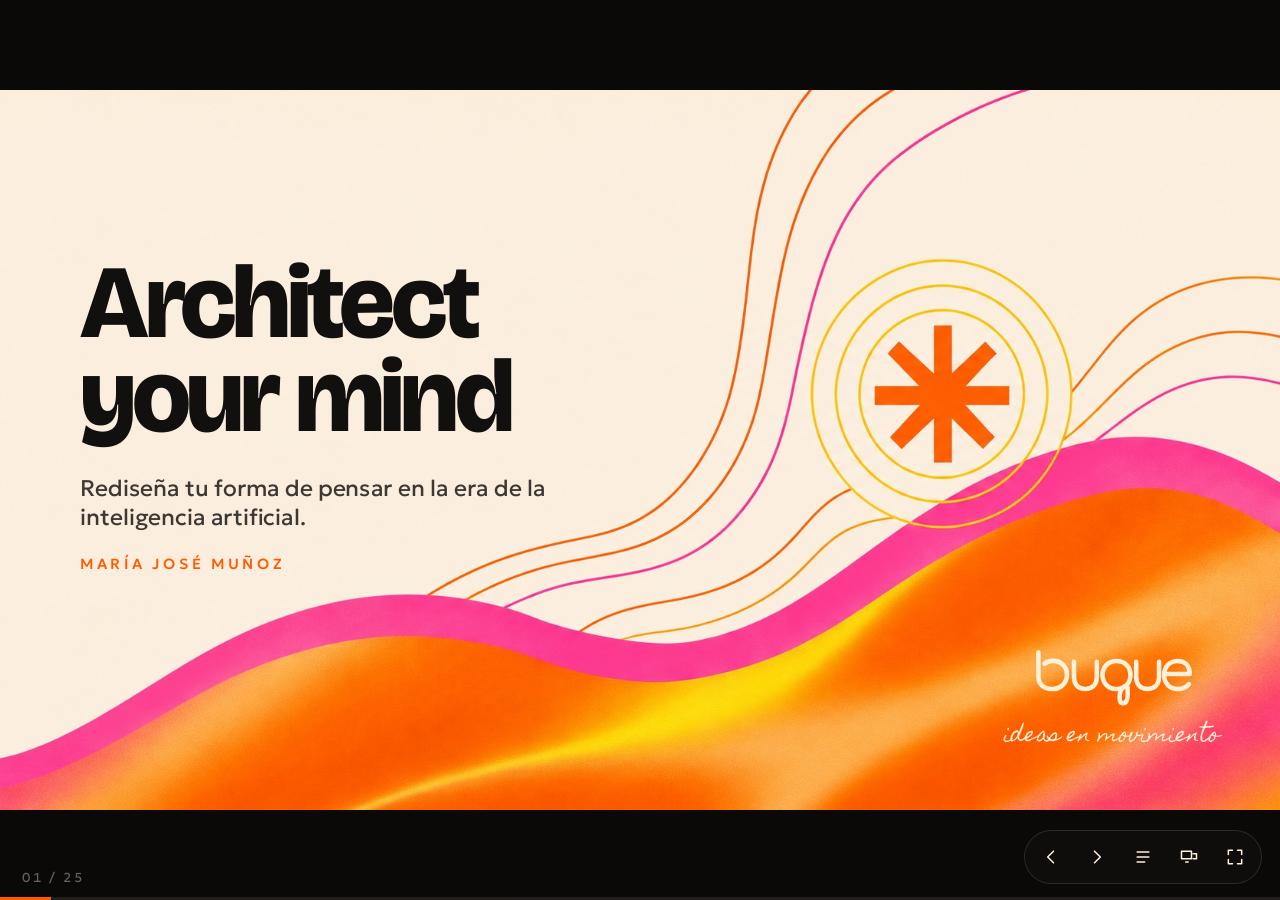
==== ignite-build/index.html @ 6d2e58f9 "Presentación Architect Your Mind Charla de 55–60 min en ignite-build/: 22 diapositivas interactivas " ====
<!doctype html>
<html lang="es">
<head>
<meta charset="utf-8">
<meta name="viewport" content="width=device-width, initial-scale=1">
<title>Architect Your Mind</title>
<meta name="description" content="Conferencia de María José Muñoz: rediseña tu forma de pensar en la era de la inteligencia artificial.">
<meta name="theme-color" content="#12100F">
<link rel="icon" href="data:image/svg+xml,<svg xmlns='http://www.w3.org/2000/svg' viewBox='0 0 100 100'><circle cx='50' cy='50' r='44' fill='%23FF5A00'/></svg>">
<link rel="stylesheet" href="deck.css">
</head>
<body>

<div id="stage" aria-live="polite">

<!-- ======================================================
     01 — PORTADA
     ====================================================== -->
<section class="slide light tpl-wave" id="s01" data-title="Portada">
  <img class="wave-bg fade" src="img/portada-ondas.jpg" alt="" style="--d:0">
  <div class="cover-title">
    <h1 class="cover-h rv" style="--d:.5">Architect<br>your mind</h1>
    <p class="cover-lede rv" style="--d:1">Rediseña tu forma de pensar en la era de la inteligencia artificial.</p>
    <p class="cover-name rv" style="--d:1.4">María José Muñoz</p>
  </div>
  <div class="wave-brand rv" style="--d:1.8"><img src="img/buque-crema.svg" alt="buque"><span>ideas en movimiento</span></div>
  <aside class="notes" data-time="1:30">
    <p><b>Entrada.</b> Deja que aparezca el título antes de hablar. Camina al centro.</p>
    <p>“Hola. Antes de empezar quiero aclarar algo: esta no es una charla sobre 50 herramientas de inteligencia artificial. De eso hay mucho en internet, y cambia cada semana.”</p>
    <p>“Esta es una charla sobre algo que cambia mucho más despacio: la forma en que pensamos cuando nos enfrentamos a algo que todavía no sabemos hacer.”</p>
    <p>Preséntate en una frase, sin currículum: ingeniera mecatrónica, construyes producto y tecnología, y llevas años aprendiendo cosas que no sabías hacer.</p>
    <p><b>Puente:</b> “Y quiero empezar con una pregunta un poco incómoda.”</p>
  </aside>
</section>

<!-- ======================================================
     APERTURA DE BLOQUE — MINDSET
     ====================================================== -->
<section class="slide dark tpl-band band-or" id="b1" data-title="Bloque 01: Mindset">
  <div class="band fade" style="--d:0"><span class="band-word rv" style="--d:.2">Mindset</span></div>
  <div class="band-body">
    <p class="lbl rv" style="--d:.6">Bloque 01</p>
    <p class="band-line rv" style="--d:.9">Rediseñar cómo piensas</p>
    <i class="band-rule draw-x" style="--d:1.2"></i>
  </div>
  <aside class="notes" data-time="0:10">
    <p>Sin hablar sobre esta. Es solo la puerta del primer bloque: clic y entra la pregunta.</p>
  </aside>
</section>

<!-- ======================================================
     02 — LA PREGUNTA INCÓMODA
     ====================================================== -->
<section class="slide light" id="s02" data-title="La pregunta incómoda">
  <h2 class="q-huge rv" style="--d:.2">¿Cuántas ideas has <span class="mark">abandonado<svg viewBox="0 0 600 40" preserveAspectRatio="none" aria-hidden="true"><path class="draw" style="--d:1.3" pathLength="1" d="M6 26 C 120 12, 260 34, 380 20 S 540 14, 594 24"/></svg></span> antes de intentarlas?</h2>
  <aside class="notes" data-time="2:00">
    <p>Lee la pregunta despacio. Una sola vez.</p>
    <p>“Piensa en una idea concreta. Algo que quisiste hacer: un proyecto, un curso, un cambio de trabajo, un negocio, un instrumento, una app… y que dejaste antes de intentarlo.”</p>
    <p><b>[Silencio de 5 segundos. Cuéntalos. No llenes el silencio.]</b></p>
    <p>“¿La tienes? Quédate con ella. Va a acompañarnos toda la charla.”</p>
    <p>“No la abandonaste porque fuera mala. Probablemente la abandonaste por una frase que te dijiste antes de empezar.”</p>
    <p><b>Puente:</b> “Y eso es curioso, porque nunca habíamos tenido tantas herramientas para intentar cosas.”</p>
  </aside>
</section>

<!-- ======================================================
     03 — LA PARADOJA
     ====================================================== -->
<section class="slide dark" id="s03" data-title="La paradoja de nuestro tiempo">
  <svg class="scene" data-scene="paradox" viewBox="0 0 1920 1080" aria-hidden="true"></svg>
  <p class="para-a rv" style="--d:.6">Tenemos más herramientas que nunca.</p>
  <p class="para-b rv" data-step="1">Pero seguimos pensando desde los mismos límites.</p>
  <aside class="notes" data-time="2:30">
    <p>“Hoy cualquier persona con un celular puede aprender casi cualquier tema, prototipar una idea, traducir, diseñar, analizar datos… Hace cinco años muchas de estas cosas requerían un equipo.”</p>
    <p><b>[Clic]</b> — aparece la segunda frase.</p>
    <p>“Pero la estructura de la derecha no se mueve. La tecnología puede avanzar muchísimo más rápido que nuestra disposición a aprender, experimentar y cambiar de opinión.”</p>
    <p>[TU HISTORIA, 30 s: una herramienta que tenías a mano y no usaste porque “eso no era para ti”.]</p>
    <p><b>Puente:</b> “Entonces la diferencia no está en la herramienta. Está en lo que pasa en tu cabeza en el segundo después de decir ‘no sé’.”</p>
  </aside>
</section>

<!-- ======================================================
     04 — DOS FORMAS DE PENSAR
     ====================================================== -->
<section class="slide light" id="s04" data-title="Dos formas de pensar">
  <svg class="scene" data-scene="twoPaths" viewBox="0 0 1920 1080" aria-hidden="true"></svg>
  <div class="path-txt path-top">
    <p class="lbl rv" style="--d:.9">MENTALIDAD LIMITADA</p>
    <p class="path-q rv" style="--d:1.1">“No sé hacerlo.”</p>
    <p class="path-arrow rv" data-step="1">↓</p>
    <p class="path-end rv" data-step="1" style="--d:.9">“Entonces no puedo.”</p>
  </div>
  <div class="path-txt path-bot">
    <p class="lbl rv" style="--d:.9">MENTALIDAD BUILDER</p>
    <p class="path-q rv" style="--d:1.1">“No sé hacerlo.”</p>
    <p class="path-arrow rv" data-step="2">↓</p>
    <p class="path-end or rv" data-step="2" style="--d:.9">“¿Cómo podría aprender a hacerlo?”</p>
  </div>
  <aside class="notes" data-time="3:00">
    <p>“Mira el punto de partida: es exactamente el mismo. Las dos personas dicen ‘no sé hacerlo’. Y es verdad para las dos.”</p>
    <p><b>[Clic]</b> — camino de arriba. “Una lo convierte en una conclusión: entonces no puedo. Fin de la conversación. Pared.”</p>
    <p><b>[Clic]</b> — camino de abajo. “La otra lo convierte en una pregunta. Y una pregunta abre opciones: alguien que sepa, un tutorial, una prueba pequeña, una herramienta.”</p>
    <p>“La diferencia no es talento ni inteligencia. Es la interpretación y la siguiente decisión.”</p>
    <p>Pregunta al público: “¿Cuál de las dos frases usaste con la idea que pensaste hace un momento?”</p>
  </aside>
</section>

<!-- ======================================================
     05 — ¿POR QUÉ MINDSET ANTES QUE IA?
     ====================================================== -->
<section class="slide dark" id="s05" data-title="¿Por qué mindset antes que IA?">
  <svg class="scene" data-scene="tool" viewBox="0 0 1920 1080" aria-hidden="true"></svg>
  <p class="tool-q rv" style="--d:.8">Porque una herramienta no decide qué posibilidades eres capaz de imaginar.</p>
  <p class="tool-you rv" data-step="1" style="--d:.2">Tú sí.</p>
  <aside class="notes" data-time="2:30">
    <p>“Puede que te estés preguntando por qué una charla que tiene ‘inteligencia artificial’ en el subtítulo lleva diez minutos sin hablar de IA.”</p>
    <p>“La IA puede ayudarte a aprender, analizar, crear y ejecutar. Es una herramienta impresionante. Pero alguien tiene que formular el problema, elegir el objetivo, cuestionar las respuestas y decidir qué hacer con ellas.”</p>
    <p><b>[Clic]</b> — “Tú sí.” Pausa de 2 s.</p>
    <p>“Por eso no empezamos por los prompts. Primero tenemos que hablar de quién formula las preguntas y cómo decide qué hacer con las respuestas.”</p>
  </aside>
</section>

<!-- ======================================================
     06 — LA ARQUITECTURA DE TU MENTE
     ====================================================== -->
<section class="slide light" id="s06" data-title="La arquitectura de tu mente">
  <svg class="scene" data-scene="levels" viewBox="0 0 1920 1080" aria-hidden="true"></svg>
  <h2 class="lv-title rv" style="--d:.3">Tu forma de pensar tiene una arquitectura.</h2>
  <aside class="notes" data-time="3:30">
    <p>“Este es el modelo de toda la charla. No es una explicación científica completa de cómo funciona el cerebro; es un mapa práctico para revisar cómo decidimos.”</p>
    <p><b>[Clic] Creencias.</b> “Abajo, los cimientos: lo que creemos que es posible para nosotros.”</p>
    <p><b>[Clic] Preguntas.</b> “Esas creencias filtran las preguntas que nos hacemos. Si creo que no soy técnica, ni siquiera me pregunto cómo funciona algo.”</p>
    <p><b>[Clic] Decisiones.</b> “Las preguntas definen qué opciones evaluamos.”</p>
    <p><b>[Clic] Acciones.</b> “Las decisiones se vuelven acciones… o se quedan en pausa.”</p>
    <p><b>[Clic] Resultados.</b> “Y las acciones producen resultados.”</p>
    <p><b>[Clic]</b> — aparece el retorno. “Lo importante: lo que aprendemos de los resultados puede volver a la base y revisar las creencias. Esta estructura no está terminada. Se puede rediseñar.”</p>
  </aside>
</section>

<!-- ======================================================
     07 — LOS MUROS INVISIBLES
     ====================================================== -->
<section class="slide dark" id="s07" data-title="Los muros invisibles">
  <div class="wall" data-at="6">
    <div class="row"><i style="--g:2"></i><b data-step="1" style="--g:5">“No soy suficientemente buena.”</b><i style="--g:2"></i></div>
    <div class="row"><b data-step="2" style="--g:4">“Eso no es para mí.”</b><i style="--g:3"></i><i style="--g:2"></i></div>
    <div class="row"><i style="--g:1.6"></i><i style="--g:2"></i><b data-step="3" style="--g:5">“No tengo los conocimientos.”</b></div>
    <div class="row"><i style="--g:3"></i><b data-step="4" style="--g:5">“Ya es demasiado tarde.”</b><i style="--g:1.6"></i></div>
    <div class="row"><b data-step="5" style="--g:5.4">“Primero necesito estar lista.”</b><i style="--g:2"></i><i style="--g:2"></i></div>
    <div class="row"><i style="--g:2"></i><i style="--g:3"></i><i style="--g:2"></i><i style="--g:3"></i></div>
  </div>
  <aside class="notes" data-time="3:00">
    <p>“Este muro parece sólido. Parece hecho de realidad.”</p>
    <p><b>[Clic × 5]</b> — una frase por clic. Léelas en voz baja, como se las dice uno mismo. Puedes preguntar: “¿Alguien ha escuchado esta?” (manos arriba).</p>
    <p><b>[Clic]</b> — el muro se vuelve solo palabras.</p>
    <p>“Cuando lo miras de cerca, el muro no está hecho de ladrillos. Está hecho de frases.”</p>
    <p>“Ojo: no todos los obstáculos son imaginarios. Falta de tiempo, de dinero o de acceso son restricciones reales. Pero sí podemos revisar las conclusiones que sacamos de ellos.”</p>
    <p><b>Frase clave:</b> “A veces llamamos realidad a una conclusión que nunca hemos puesto a prueba.”</p>
  </aside>
</section>

<!-- ======================================================
     08 — HECHOS VS. INTERPRETACIONES
     ====================================================== -->
<section class="slide light" id="s08" data-title="Hechos vs. interpretaciones">
  <svg class="scene" data-scene="factWall" viewBox="0 0 1920 1080" aria-hidden="true"></svg>
  <div class="fact rv" style="--d:.6">
    <p class="lbl">HECHO</p>
    <p class="fact-q">“No sé programar.”</p>
  </div>
  <div class="interp rv" data-step="1" data-at="2" style="--d:.6">
    <p class="lbl">INTERPRETACIÓN</p>
    <p class="interp-q">“Entonces nunca podré construir un producto digital.”</p>
  </div>
  <aside class="notes" data-time="3:00">
    <p>“Vamos a separar dos cosas que casi siempre llegan pegadas.”</p>
    <p>“Abajo, un hecho: no sé programar. Es verificable. Es una condición actual, no una sentencia.”</p>
    <p><b>[Clic]</b> — “Encima ponemos una interpretación: entonces nunca podré construir un producto digital. Fíjate cómo crece: de ‘hoy no sé’ a ‘nunca podré’.”</p>
    <p><b>[Clic]</b> — la pared se rompe. “Cuando separas el hecho de la conclusión aparecen caminos: aprender lo básico, trabajar con alguien que sí programa, crear un prototipo sin código, apoyarte en herramientas.”</p>
    <p>“El hecho sigue ahí. Lo que cambia es lo que haces con él.”</p>
  </aside>
</section>

<!-- ======================================================
     09 — ACTIVIDAD: IDENTIFICA TU MURO
     ====================================================== -->
<section class="slide dark" id="s09" data-title="Actividad: identifica tu muro">
  <svg class="scene" data-scene="timer" viewBox="0 0 1920 1080" aria-hidden="true"></svg>
  <p class="tm-lbl rv" style="--d:.3">PIENSA EN ALGO QUE QUIERES HACER.</p>
  <p class="tm-q rv" style="--d:.6">¿Qué te estás diciendo para no empezar?</p>
  <p class="tm-count rv" style="--d:.9" data-timer-count>60</p>
  <p class="tm-secs rv" style="--d:1.1">60 segundos.</p>
  <div class="tm-ctrl rv" style="--d:1.3" data-interactive>
    <button type="button" data-timer="toggle">Iniciar</button>
    <button type="button" data-timer="reset" class="ghost">Reiniciar</button>
  </div>
  <aside class="notes" data-time="2:30">
    <p>“Ahora te toca a ti. Vuelve a la idea que pensaste al principio.”</p>
    <p>“Saca el celular o una libreta y escribe una sola frase: ¿qué te estás diciendo para no empezar? No es para compartir. Es para ti.”</p>
    <p><b>Inicia el temporizador</b> (botón Iniciar o tecla T). Quédate en silencio.</p>
    <p>Al terminar: “¿Alguien quiere leer su frase en voz alta? Solo si quieres.” Escucha una o dos. No las corrijas; agradece.</p>
    <p>No se recogen respuestas: nada de lo que escriban sale de su libreta o su celular.</p>
    <p><b>Puente:</b> “Guarda esa frase. Vamos a hacer algo con ella.”</p>
  </aside>
</section>

<!-- ======================================================
     10 — IGNITE
     ====================================================== -->
<section class="slide dark" id="s10" data-title="Ignite">
  <svg class="scene" data-scene="ignite" viewBox="0 0 1920 1080" aria-hidden="true"></svg>
  <h2 class="ig-word rv" style="--d:1">IGNITE</h2>
  <div class="ig-lines">
    <p class="rv" data-step="1">No se trata de creer que puedes hacerlo todo.</p>
    <p class="rv or" data-step="1" style="--d:.8">Se trata de dejar de asumir que no puedes aprender.</p>
  </div>
  <aside class="notes" data-time="1:30">
    <p>Deja que las líneas se enciendan. Silencio de 3 s.</p>
    <p>“Esta es la primera mitad del nombre de la charla.”</p>
    <p><b>[Clic]</b> — “Y quiero ser muy clara con lo que NO es: no es pensamiento positivo. No es decir que todo es posible si lo deseas mucho. Hay cosas difíciles, y está bien reconocerlo.”</p>
    <p>“Es algo más pequeño y más poderoso: dejar de asumir que no puedes aprender.”</p>
  </aside>
</section>

<!-- ======================================================
     11 — CAMBIA LAS PREGUNTAS
     ====================================================== -->
<section class="slide light" id="s11" data-title="Cambia las preguntas">
  <div class="swap" data-dim-after="1">
    <div class="swap-from"><p class="lbl">En lugar de:</p><p class="swap-q">“No puedo.”</p></div>
    <svg class="swap-arrow" viewBox="0 0 120 40" aria-hidden="true"><path class="draw" data-step="1" pathLength="1" d="M4 20 H110 M96 8 L112 20 L96 32"/></svg>
    <div class="swap-to" data-step="1"><p class="lbl">Pregunta:</p><p class="swap-q"><span>“¿Qué necesitaría para intentarlo?”</span></p></div>
  </div>
  <div class="swap" data-step="2" data-dim-after="3">
    <div class="swap-from"><p class="lbl">En lugar de:</p><p class="swap-q">“No sé.”</p></div>
    <svg class="swap-arrow" viewBox="0 0 120 40" aria-hidden="true"><path class="draw" data-step="3" pathLength="1" d="M4 20 H110 M96 8 L112 20 L96 32"/></svg>
    <div class="swap-to" data-step="3"><p class="lbl">Pregunta:</p><p class="swap-q"><span>“¿Cuál es la primera cosa que debo aprender?”</span></p></div>
  </div>
  <div class="swap" data-step="4">
    <div class="swap-from"><p class="lbl">En lugar de:</p><p class="swap-q">“¿Y si fracaso?”</p></div>
    <svg class="swap-arrow" viewBox="0 0 120 40" aria-hidden="true"><path class="draw" data-step="5" pathLength="1" d="M4 20 H110 M96 8 L112 20 L96 32"/></svg>
    <div class="swap-to" data-step="5"><p class="lbl">Pregunta:</p><p class="swap-q"><span>“¿Qué puedo descubrir con una prueba pequeña?”</span></p></div>
  </div>
  <aside class="notes" data-time="3:30">
    <p>“La técnica más simple que conozco para mover un muro es cambiar la pregunta.”</p>
    <p><b>[Clic]</b> “No puedo” → “¿Qué necesitaría para intentarlo?” — “La primera cierra. La segunda te obliga a hacer una lista. Y una lista ya es un plan.”</p>
    <p><b>[Clic] [Clic]</b> “No sé” → “¿Cuál es la primera cosa que debo aprender?” — “No necesitas aprenderlo todo. Necesitas la primera cosa.”</p>
    <p><b>[Clic] [Clic]</b> “¿Y si fracaso?” → “¿Qué puedo descubrir con una prueba pequeña?” — “Si la prueba es pequeña, fracasar es barato. Y lo que descubres es información.”</p>
    <p>Invita: “Toma la frase que escribiste y conviértela en una pregunta.” (15 s)</p>
  </aside>
</section>

<!-- ======================================================
     12 — ASÍ PIENSA UN BUILDER
     ====================================================== -->
<section class="slide dark" id="s12" data-title="Así piensa un builder">
  <svg class="scene" data-scene="builder" viewBox="0 0 1920 1080" aria-hidden="true"></svg>
  <div class="bd-txt">
    <p class="rv" style="--d:.2">No espera a tener todas las respuestas.</p>
    <p class="rv or" style="--d:.7">Construye una manera de encontrarlas.</p>
  </div>
  <aside class="notes" data-time="3:00">
    <p>“Cuando digo builder no hablo solo de quien funda una empresa. Hablo de una forma de actuar.”</p>
    <p><b>[Clic] Problema.</b> “Un builder empieza observando un problema real, no una solución bonita.” (El plano aparece como boceto.)</p>
    <p><b>[Clic] Hipótesis.</b> “Propone una explicación: creo que pasa esto, por esto.”</p>
    <p><b>[Clic] Experimento.</b> “Diseña una prueba para comprobarlo. Pequeña, rápida.”</p>
    <p><b>[Clic] Aprendizaje.</b> “Y usa el resultado para decidir qué hacer después. Y vuelve a empezar.”</p>
    <p>“Pensar como founder no significa que todo el mundo deba tener una empresa. Significa aprender a actuar cuando todavía no existe una respuesta clara.”</p>
    <p>[TU HISTORIA, 45 s: un problema que resolviste en tu trabajo sin saber al inicio cómo hacerlo.]</p>
  </aside>
</section>

<!-- ======================================================
     13 — LAS CUATRO CAPACIDADES
     ====================================================== -->
<section class="slide light" id="s13" data-title="Las cuatro capacidades">
  <svg class="scene" data-scene="columns" viewBox="0 0 1920 1080" aria-hidden="true"></svg>
  <aside class="notes" data-time="3:00">
    <p>“Si tuviera que resumir qué entrenar para aprender y trabajar con tecnologías nuevas, serían cuatro capacidades. No son las únicas, pero son un buen punto de partida.”</p>
    <p><b>[Clic] Curiosidad</b> — hacer mejores preguntas.</p>
    <p><b>[Clic] Criterio</b> — evaluar antes de creer. “Especialmente ahora, que todo suena convincente.”</p>
    <p><b>[Clic] Aprendizaje</b> — avanzar sin saberlo todo.</p>
    <p><b>[Clic] Ejecución</b> — convertir ideas en evidencia.</p>
    <p><b>[Clic]</b> — aparece la estructura común. “La curiosidad abre posibilidades. El criterio permite evaluarlas. El aprendizaje desarrolla capacidades. La ejecución conecta todo eso con la realidad. Si falta una columna, la estructura se inclina.”</p>
  </aside>
</section>

<!-- ======================================================
     APERTURA DE BLOQUE — IA
     ====================================================== -->
<section class="slide dark tpl-band band-bl" id="b2" data-title="Bloque 02: IA">
  <div class="band fade" style="--d:0"><span class="band-word rv" style="--d:.2">IA</span></div>
  <div class="band-body">
    <p class="lbl rv" style="--d:.6">Bloque 02</p>
    <p class="band-line rv" style="--d:.9">Pensar con inteligencia artificial</p>
    <i class="band-rule draw-x" style="--d:1.2"></i>
  </div>
  <aside class="notes" data-time="0:10">
    <p>“Ahora sí: hablemos de inteligencia artificial.” Clic.</p>
  </aside>
</section>

<!-- ======================================================
     14 — EL CAMBIO EN LAS REGLAS DEL JUEGO
     ====================================================== -->
<section class="slide dark" id="s14" data-title="El cambio en las reglas del juego">
  <svg class="scene" data-scene="rules" viewBox="0 0 1920 1080" aria-hidden="true"></svg>
  <div class="rl rl-a rv" style="--d:.8">
    <p class="lbl">ANTES</p>
    <p class="rl-q">“Necesito dominar todas las herramientas para comenzar.”</p>
  </div>
  <div class="rl rl-b rv" data-step="1" style="--d:.9">
    <p class="lbl bl">AHORA</p>
    <p class="rl-q">“Puedo comenzar, aprender y prototipar con nuevas herramientas.”</p>
  </div>
  <aside class="notes" data-time="2:30">
    <p>“Aquí es donde entra la inteligencia artificial en esta historia. Fíjate en el color: a partir de ahora, el azul es la IA.”</p>
    <p>“Antes, para empezar algo nuevo sentíamos que había que recorrer todo el laberinto: dominar cada herramienta, pasar cada puerta.”</p>
    <p><b>[Clic]</b> — “Hoy la IA y las herramientas de creación reducen algunas barreras iniciales: puedes aprender más rápido, prototipar antes y conectar piezas.”</p>
    <p>“Ojo con lo que NO dije: no elimina la necesidad de conocimiento, de colaboración ni de validar. Baja la barrera de entrada; no hace el trabajo por ti.”</p>
  </aside>
</section>

<!-- ======================================================
     15 — LA IA ENTRA EN LA ECUACIÓN
     ====================================================== -->
<section class="slide light" id="s15" data-title="La IA entra en la ecuación">
  <svg class="scene" data-scene="equation" viewBox="0 0 1920 1080" aria-hidden="true"></svg>
  <div class="eq-txt">
    <p class="rv" style="--d:.2">La IA no tiene que ser tu punto de partida.</p>
    <p class="rv bl" style="--d:.7">Puede ser tu acelerador.</p>
  </div>
  <aside class="notes" data-time="2:30">
    <p>“La IA no tiene que ser tu punto de partida. Puede ser tu acelerador.”</p>
    <p><b>[Clic]</b> “Tú defines el problema.” — “Nadie lo puede hacer por ti, porque nadie conoce tu contexto como tú.”</p>
    <p><b>[Clic]</b> “La IA te ayuda a explorar.” — “Genera opciones, ángulos, borradores, preguntas que no se te habían ocurrido. Muchas direcciones.”</p>
    <p><b>[Clic]</b> “Tú validas y decides.” — “De todas esas direcciones, tú eliges una con criterio. El control de la dirección y la decisión se queda contigo.”</p>
  </aside>
</section>

<!-- ======================================================
     16 — LA CALIDAD DE TUS PREGUNTAS
     ====================================================== -->
<section class="slide dark" id="s16" data-title="La calidad de tus preguntas">
  <svg class="scene" data-scene="prompts" viewBox="0 0 1920 1080" aria-hidden="true"></svg>
  <div class="pr pr-a rv" style="--d:.3">
    <p class="lbl">PREGUNTA 01</p>
    <p class="bubble">“Dame ideas para emprender.”</p>
  </div>
  <div class="pr pr-b rv" data-step="1">
    <p class="lbl bl">PREGUNTA 02</p>
    <p class="bubble">“Quiero resolver un problema real. Ayúdame a identificar mis supuestos, encontrar oportunidades y diseñar una prueba pequeña para validar una idea.”</p>
  </div>
  <aside class="notes" data-time="3:00">
    <p>“Mira estas dos preguntas. Las dos son válidas. Pero no van a llevar al mismo lugar.”</p>
    <p>“La primera es genérica. Te va a devolver una lista genérica: lo mismo que a cualquier otra persona que la escriba.”</p>
    <p><b>[Clic]</b> — “La segunda tiene un objetivo, reconoce que tienes supuestos y pide un siguiente paso concreto.”</p>
    <p><b>[Clic]</b> — “Y por eso se conecta con un proceso: problema, hipótesis, experimento.”</p>
    <p>“No necesitamos memorizar una fórmula mágica para pedirle cosas a la IA. Necesitamos aprender a estructurar mejor lo que queremos entender y construir.”</p>
  </aside>
</section>

<!-- ======================================================
     17 — CUATRO FORMAS DE PENSAR CON IA
     ====================================================== -->
<section class="slide light" id="s17" data-title="Cuatro formas de pensar con IA">
  <svg class="scene" data-scene="roles" viewBox="0 0 1920 1080" aria-hidden="true"></svg>
  <div class="role r1" data-step="1" data-role="1" data-interactive>
    <p class="lbl">01 / TUTOR</p>
    <p class="role-q">Ayúdame a aprender algo nuevo.</p>
    <p class="role-ex">“Explícame qué es una API como si viniera del diseño, y después hazme tres preguntas para comprobar si entendí.”</p>
  </div>
  <div class="role r2" data-step="2" data-role="2" data-interactive>
    <p class="lbl">02 / SPARRING</p>
    <p class="role-q">Cuestiona mi razonamiento.</p>
    <p class="role-ex">“Esta es mi idea y por qué creo que va a funcionar. Dime cuáles son los tres supuestos más débiles.”</p>
  </div>
  <div class="role r3" data-step="3" data-role="3" data-interactive>
    <p class="lbl">03 / PROTOTIPADOR</p>
    <p class="role-q">Ayúdame a convertir una idea en una primera versión.</p>
    <p class="role-ex">“Convierte esta descripción en la estructura y los textos de una página sencilla que pueda mostrarle a cinco personas.”</p>
  </div>
  <div class="role r4" data-step="4" data-role="4" data-interactive>
    <p class="lbl">04 / ANALISTA</p>
    <p class="role-q">Ayúdame a organizar información y evaluar opciones.</p>
    <p class="role-ex">“Agrupa por temas estas notas de entrevistas y dime qué información me falta para decidir.”</p>
  </div>
  <p class="rigor rv" data-step="5">Las respuestas pueden tener errores. Verifica fuentes, datos y supuestos.</p>
  <aside class="notes" data-time="3:30">
    <p>“Esto no es un tutorial. Son cuatro formas de pensar con IA; cada una complementa una capacidad tuya.” Puedes hacer clic en cualquier rol para volver a él.</p>
    <p><b>[Clic] Tutor.</b> “Para aprender algo nuevo a tu ritmo, con preguntas que comprueben si entendiste.”</p>
    <p><b>[Clic] Sparring.</b> “Para que alguien te lleve la contraria. Pídele que ataque tu idea, no que la aplauda.”</p>
    <p><b>[Clic] Prototipador.</b> “Para pasar de idea a primera versión: un texto, una estructura, un mockup.”</p>
    <p><b>[Clic] Analista.</b> “Para ordenar información y comparar opciones.”</p>
    <p><b>[Clic] Nota de rigor (importante):</b> “En los cuatro casos: las respuestas pueden tener errores, inventar datos o fuentes. El análisis siempre requiere verificar fuentes, datos y supuestos.”</p>
  </aside>
</section>

<!-- ======================================================
     18 — VELOCIDAD SIN CRITERIO ES RUIDO
     ====================================================== -->
<section class="slide dark" id="s18" data-title="Velocidad sin criterio es ruido">
  <svg class="scene" data-scene="speed" viewBox="0 0 1920 1080" aria-hidden="true"></svg>
  <p class="sp-a rv" style="--d:.2">La IA puede ayudarte a ir más rápido.</p>
  <p class="sp-b rv" data-step="1" style="--d:1.6">Pero ir más rápido no significa ir en la dirección correcta.</p>
  <aside class="notes" data-time="2:00">
    <p>“La IA puede ayudarte a ir más rápido. Mucho más rápido.”</p>
    <p><b>[Clic]</b> — la línea naranja. “Pero ir más rápido no significa ir en la dirección correcta.”</p>
    <p>“La IA puede equivocarse, inventar información, reproducir sesgos o ignorar contexto que solo tú conoces.”</p>
    <p>“No delegues ciegamente decisiones importantes. Define criterios, contrasta evidencia y verifica resultados. Movimiento no es lo mismo que dirección.”</p>
  </aside>
</section>

<!-- ======================================================
     APERTURA DE BLOQUE — BUILD
     ====================================================== -->
<section class="slide dark tpl-band band-pk" id="b3" data-title="Bloque 03: Build">
  <div class="band fade" style="--d:0"><span class="band-word rv" style="--d:.2">Build</span></div>
  <div class="band-body">
    <p class="lbl rv" style="--d:.6">Bloque 03</p>
    <p class="band-line rv" style="--d:.9">De la idea a la evidencia</p>
    <i class="band-rule draw-x" style="--d:1.2"></i>
  </div>
  <aside class="notes" data-time="0:10">
    <p>“Y la última parte: construir.” Clic.</p>
  </aside>
</section>

<!-- ======================================================
     19 — BUILD
     ====================================================== -->
<section class="slide light" id="s19" data-title="Build: de la idea a la evidencia">
  <svg class="scene" data-scene="build" viewBox="0 0 1920 1080" aria-hidden="true"></svg>
  <h2 class="bu-word rv" style="--d:.2">BUILD</h2>
  <div class="bu-txt">
    <p class="rv" style="--d:.6">No necesitas comenzar con algo perfecto.</p>
    <p class="rv" style="--d:1">Necesitas construir algo que te permita aprender.</p>
  </div>
  <aside class="notes" data-time="3:00">
    <p>“Y esta es la segunda mitad del nombre: BUILD.”</p>
    <p><b>[Clic] Idea.</b> “Empiezas con un boceto.”</p>
    <p><b>[Clic] Supuesto.</b> “Lo conviertes en algo que crees que es verdad y se puede comprobar.”</p>
    <p><b>[Clic] Prueba.</b> “Diseñas la prueba más pequeña posible.”</p>
    <p><b>[Clic] Señal.</b> “Miras qué pasa: ¿la gente responde, pregunta, paga, vuelve?”</p>
    <p><b>[Clic] Decisión.</b> “Con esa señal decides: integrar, ajustar o descartar.”</p>
    <p>“Construir no siempre significa programar. También puede significar hacer una entrevista, crear una propuesta, probar un servicio, enseñar algo o validar una necesidad.”</p>
  </aside>
</section>

<!-- ======================================================
     20 — UN EJEMPLO
     ====================================================== -->
<section class="slide dark" id="s20" data-title="Un ejemplo: de limitación a experimento">
  <svg class="scene" data-scene="story" viewBox="0 0 1920 1080" aria-hidden="true"></svg>
  <p class="lbl st-tag rv" style="--d:.1">CASO HIPOTÉTICO</p>
  <div class="st st1 rv" style="--d:.8"><p class="lbl">IDEA</p><p>Quiero solucionar un problema con tecnología.</p></div>
  <div class="st st2 rv" data-step="1" style="--d:.6"><p class="lbl">LIMITACIÓN</p><p>“No sé desarrollar software.”</p></div>
  <div class="st st3 rv" data-step="2" style="--d:.6"><p class="lbl">NUEVA PREGUNTA</p><p>“¿Cómo podría comprobar si el problema merece una solución?”</p></div>
  <div class="st st4 rv" data-step="3" style="--d:.6"><p class="lbl">PRIMER EXPERIMENTO</p><p>Hablar con cinco personas, diseñar un prototipo sencillo con ayuda de IA y recoger feedback.</p></div>
  <aside class="notes" data-time="3:00">
    <p>“Vamos a juntar todo en un caso. Es hipotético: no es una historia de éxito ni una validación comercial, es un ejemplo de cómo pensar.”</p>
    <p>“Alguien quiere solucionar un problema con tecnología. Todavía no está claro cuál ni cómo.”</p>
    <p><b>[Clic]</b> — “Aparece la pared: no sé desarrollar software.”</p>
    <p><b>[Clic]</b> — “Cambia la pregunta: ¿cómo podría comprobar si el problema merece una solución? Fíjate que la nueva pregunta ni siquiera necesita software.”</p>
    <p><b>[Clic]</b> — “Primer experimento: hablar con cinco personas que tengan el problema, diseñar un prototipo sencillo con ayuda de IA y recoger feedback. Eso se puede hacer en una semana.”</p>
  </aside>
</section>

<!-- ======================================================
     21 — TU RETO DE 7 DÍAS
     ====================================================== -->
<section class="slide light" id="s21" data-title="Tu reto de 7 días">
  <svg class="scene" data-scene="challenge" viewBox="0 0 1920 1080" aria-hidden="true"></svg>
  <div class="ch-txt">
    <h2 class="rv" style="--d:.2">TU RETO DE 7 DÍAS</h2>
    <ol>
      <li data-step="1" data-dim-after="1"><span>1.</span> Identifica una limitación.</li>
      <li data-step="2" data-dim-after="2"><span>2.</span> Transfórmala en una pregunta.</li>
      <li data-step="3" data-dim-after="3"><span>3.</span> Diseña una prueba pequeña.</li>
      <li data-step="4" data-dim-after="4"><span>4.</span> Utiliza IA si te ayuda a avanzar.</li>
      <li data-step="5" data-dim-after="5"><span>5.</span> Aprende del resultado.</li>
    </ol>
  </div>
  <aside class="notes" data-time="3:30">
    <p>“No quiero que salgas de aquí solo motivada o motivado. La motivación dura hasta el martes. Quiero que salgas con un plan de siete días.”</p>
    <p><b>[Clic × 5]</b> — un módulo por paso. Comenta cada uno en una frase.</p>
    <p><b>[Clic]</b> — la estructura queda en su primera versión. “No está terminada. Es la versión 1. Y está abierta a cambios.”</p>
    <p><b>Actividad (60–90 s):</b> “Escribe dos cosas: qué vas a hacer en las próximas 24 a 48 horas, y qué evidencia vas a buscar durante los siguientes siete días.” Puedes volver a la diapositiva 09 si quieres el temporizador.</p>
  </aside>
</section>

<!-- ======================================================
     22 — CIERRE
     ====================================================== -->
<section class="slide light tpl-wave" id="s22" data-title="Cierre">
  <img class="wave-bg fade" src="img/portada-ondas.jpg" alt="" style="--d:0">
  <div class="end-txt">
    <p class="end-a rv" style="--d:.6">Tu siguiente versión no se descubre.</p>
    <p class="end-b rv" style="--d:1.4">Se construye.</p>
    <p class="end-q rv" style="--d:2.4">¿Qué vas a empezar a construir hoy?</p>
  </div>
  <div class="wave-brand rv" style="--d:3"><img src="img/buque-crema.svg" alt="buque"><span>ideas en movimiento</span></div>
  <aside class="notes" data-time="1:30">
    <p>“Volvemos a donde empezamos, pero ya no con la misma pregunta. Al principio era ‘no sé hacerlo’. Ahora es ‘no sé hacerlo todavía’.”</p>
    <p>“La arquitectura de tu mente no está terminada: sigue cambiando cada vez que construyes algo.”</p>
    <p>Lee la frase. Despacio.</p>
    <p>“¿Qué vas a empezar a construir hoy?”</p>
    <p><b>[Pausa larga. No agregues explicación.]</b> “Gracias.”</p>
  </aside>
</section>

</div>

<!-- chrome -->
<div id="progress" aria-hidden="true"><span></span></div>
<p id="counter" aria-hidden="true"></p>
<nav id="controls" aria-label="Controles de la presentación">
  <button type="button" data-cmd="prev" aria-label="Anterior"><svg viewBox="0 0 24 24"><path d="M15 5l-7 7 7 7"/></svg></button>
  <button type="button" data-cmd="next" aria-label="Siguiente"><svg viewBox="0 0 24 24"><path d="M9 5l7 7-7 7"/></svg></button>
  <button type="button" data-cmd="notes" aria-label="Notas (N)"><svg viewBox="0 0 24 24"><path d="M5 6h14M5 12h14M5 18h9"/></svg></button>
  <button type="button" data-cmd="presenter" aria-label="Modo presentadora (P)"><svg viewBox="0 0 24 24"><path d="M3 5h12v9H3zM17 8h4v6h-4M8 18h3"/></svg></button>
  <button type="button" data-cmd="fullscreen" aria-label="Pantalla completa (F)"><svg viewBox="0 0 24 24"><path d="M4 9V4h5M20 9V4h-5M4 15v5h5M20 15v5h-5"/></svg></button>
</nav>
<div id="notes-panel" hidden></div>

<script src="deck.js"></script>
</body>
</html>
---- ignite-build/deck.css ----
/* =========================================================
   Architect Your Mind
   Sobre el sistema visual de Buque (Fase 03): carbón, crema,
   naranja. Portada, cierre y aperturas de bloque salen de la
   plantilla «De la idea al contenido» (ondas, banda líquida). El azul es la única extensión: marca la entrada
   de la IA en la narrativa (desde la diapositiva 14).
   ========================================================= */

@font-face{font-family:"Bricolage Grotesque";src:url("fonts/BricolageGrotesque-Variable.ttf") format("truetype-variations");font-weight:200 800;font-display:block}
@font-face{font-family:"Geologica";src:url("fonts/Geologica-Variable.ttf") format("truetype-variations");font-weight:100 900;font-display:block}
@font-face{font-family:"Homemade Apple";src:url("fonts/HomemadeApple-Regular.ttf") format("truetype");font-weight:400;font-display:block}

:root{
  --carbon:#12100F;
  --crema:#FFF0DA;
  --naranja:#FF5A00;
  --azul:#3E6BFF;
  --gris:#8C8178;
  --arena:#D8C7B3;

  --display:"Bricolage Grotesque",system-ui,sans-serif;
  --texto:"Geologica",system-ui,sans-serif;
  --mano:"Homemade Apple",cursive;
  --rosa:#FF3D8B;

  --ease:cubic-bezier(.22,.7,.24,1);
  --m:120px;              /* margen lateral del cuadro de 1920 */
}

*,*::before,*::after{box-sizing:border-box}
html,body{margin:0;height:100%;overflow:hidden;background:#0A0908}
body{font-family:var(--texto);-webkit-font-smoothing:antialiased;color:var(--crema)}
p,h1,h2,ol{margin:0;padding:0}
button{font:inherit;color:inherit}

/* ---------- escenario 16:9 ---------- */
#stage{
  position:absolute;left:50%;top:50%;
  width:1920px;height:1080px;
  transform-origin:0 0;
  overflow:hidden;
  background:var(--carbon);
}

.slide{
  position:absolute;inset:0;overflow:hidden;
  background:var(--bg);color:var(--fg);
  opacity:0;visibility:hidden;
  transition:opacity .8s var(--ease),visibility 0s linear .8s;
}
.slide.is-shown{opacity:1;visibility:visible;transition:opacity .8s var(--ease),visibility 0s}

.dark{
  --bg:var(--carbon);--fg:var(--crema);
  --ink:rgba(255,240,218,.78);--ink2:rgba(255,240,218,.16);--ink3:rgba(255,240,218,.07);
  --mute:var(--gris);
  --f1:rgba(255,240,218,.10);--f2:rgba(255,240,218,.055);--f3:rgba(255,240,218,.03);
}
.light{
  --bg:var(--crema);--fg:var(--carbon);
  --ink:rgba(18,16,15,.82);--ink2:rgba(18,16,15,.16);--ink3:rgba(18,16,15,.06);
  --mute:#6F655D;
  --f1:#F7E3C6;--f2:#E9D2B3;--f3:#DCC3A2;
}

/* grilla constructiva de 12 columnas, casi invisible */
.slide::before{
  content:"";position:absolute;inset:0 var(--m);pointer-events:none;
  background:repeating-linear-gradient(90deg,var(--ink3) 0 1px,transparent 1px calc((100% - 1px)/12));
  opacity:.55;
}
#s02::before,#s09::before,#s10::before,.tpl-wave::before,.tpl-band::before{display:none}

.scene{position:absolute;inset:0;width:100%;height:100%;overflow:visible}

/* ---------- tipografía ---------- */
.lbl{
  font-family:var(--texto);font-weight:500;font-size:22px;
  letter-spacing:.24em;text-transform:uppercase;color:var(--mute);
}
.lbl.bl{color:var(--azul)}
.or{color:var(--naranja)}
.bl{color:var(--azul)}
.display,.giant,h2{font-family:var(--display);font-weight:800;letter-spacing:-.03em;line-height:.92}

/* ---------- revelado progresivo ---------- */
.rv{
  opacity:0;transform:translateY(28px);
  transition:opacity 1s var(--ease),transform 1.1s var(--ease);
  transition-delay:calc(var(--d,0) * 1s);
}
.fade{opacity:0;transition:opacity 1.2s var(--ease);transition-delay:calc(var(--d,0) * 1s)}
.draw{
  stroke-dasharray:1 1;stroke-dashoffset:1;
  transition:stroke-dashoffset 1.6s var(--ease),stroke .9s var(--ease);
  transition-delay:calc(var(--d,0) * 1s),calc(var(--hd,0) * 1s);
}
.draw.fast{transition-duration:.55s,.9s}
.draw.slow{transition-duration:2.6s,.9s}

.is-active .rv{opacity:1;transform:none}
.is-active .fade{opacity:1}
.is-active .draw{stroke-dashoffset:0}

/* lo que todavía no llega a su paso */
.is-active [data-step]:not(.on).rv,
.is-active [data-step]:not(.on) .rv{opacity:0;transform:translateY(28px);transition-delay:0s;transition-duration:.3s}
.is-active [data-step]:not(.on).fade,
.is-active [data-step]:not(.on) .fade{opacity:0;transition-delay:0s;transition-duration:.3s}
.is-active [data-step]:not(.on).draw,
.is-active [data-step]:not(.on) .draw{stroke-dashoffset:1;transition-delay:0s;transition-duration:.3s}

/* fuera de pantalla: reinicio instantáneo para que la entrada se repita */
.slide:not(.is-active) *{transition-duration:0s!important;transition-delay:0s!important}

/* ---------- trazos SVG ---------- */
.ln{fill:none;stroke:var(--ink);stroke-width:1.6;stroke-linecap:round;stroke-linejoin:round}
.ln.faint{stroke:var(--ink2);stroke-width:1.2}
.ln.hid{stroke:var(--ink2);stroke-dasharray:5 7;stroke-width:1.1}
.ln.sketch{stroke-dasharray:7 9}
.ln.or{stroke:var(--naranja)}
.ln.bl{stroke:var(--azul)}
.ln.w2{stroke-width:3}
.ln.w3{stroke-width:4.5}
.is-active .hot{stroke:var(--naranja);stroke-width:2.2}

.fc{stroke:none}
.fc.t{fill:var(--f1)}.fc.l{fill:var(--f2)}.fc.r{fill:var(--f3)}
.fc.ft{fill:var(--f1)}
.orf .fc.t{fill:#FF7A2E}.orf .fc.l{fill:#FF5A00}.orf .fc.r{fill:#D94C00}
.blf .fc.t{fill:#6E8FFF}.blf .fc.l{fill:#3E6BFF}.blf .fc.r{fill:#2F55D6}
.gyf .fc.t{fill:#B9ADA1}.gyf .fc.l{fill:#9D9187}.gyf .fc.r{fill:#AA9F95}
.dark .gyf .fc.t{fill:#3D3733}.dark .gyf .fc.l{fill:#2C2825}.dark .gyf .fc.r{fill:#24201E}
.cbf .fc.t{fill:#3A3430}.cbf .fc.l{fill:#12100F}.cbf .fc.r{fill:#24201E}
.dark .cbf .fc.t{fill:rgba(255,240,218,.22)}.dark .cbf .fc.l{fill:rgba(255,240,218,.12)}.dark .cbf .fc.r{fill:rgba(255,240,218,.07)}
.fc{transition:fill .9s var(--ease),opacity 1.2s var(--ease);transition-delay:0s,calc(var(--d,0) * 1s)}
.is-active .on.dim.fade{opacity:.25}

.svgt{font-family:var(--display);font-weight:800;fill:var(--fg);letter-spacing:-.01em}
.svgs{font-family:var(--texto);font-weight:500;fill:var(--mute);letter-spacing:.2em;text-transform:uppercase}
.svgb{font-family:var(--texto);font-weight:400;fill:var(--mute)}

.dot{fill:var(--fg)}
.dot.or{fill:var(--naranja)}
.dot.bl{fill:var(--azul)}

/* movimiento lento del sistema (6–13 s, recorrido corto) */
@keyframes deriva{from{transform:translate(0,0) scale(1)}to{transform:translate(-1.2%,.8%) scale(1.035)}}
@keyframes pulso{0%,100%{opacity:.25}50%{opacity:1}}
.drift{transform-box:view-box;transform-origin:center;animation:deriva 12s ease-in-out infinite alternate}
.pulse{animation:pulso 7s ease-in-out infinite;animation-delay:calc(var(--p,0) * 1s)}

/* =========================================================
   01 — PORTADA
   ========================================================= */
.tpl-wave{--bg:#FAEEE0}
.wave-bg{position:absolute;inset:0;width:100%;height:100%;object-fit:cover}
.cover-title{position:absolute;left:var(--m);top:250px;width:980px}
.cover-h{font-family:var(--display);font-weight:800;font-size:156px;line-height:.9;letter-spacing:-.04em;color:var(--carbon)}
.cover-lede{font-size:34px;font-weight:400;line-height:1.3;color:var(--ink);margin-top:44px;max-width:760px}
.cover-name{font-size:22px;font-weight:500;letter-spacing:.24em;text-transform:uppercase;color:var(--naranja);margin-top:34px}
.wave-brand{position:absolute;right:130px;bottom:78px;display:flex;flex-direction:column;align-items:flex-end;gap:10px}
.wave-brand img{width:240px;height:auto}
.wave-brand span{font-family:var(--mano);font-size:30px;color:var(--crema);margin-right:-40px}

/* =========================================================
   APERTURAS DE BLOQUE — banda líquida
   ========================================================= */
.tpl-band{--band:var(--naranja)}
.band-bl{--band:var(--azul)}
.band-pk{--band:var(--rosa)}
.band{position:absolute;left:0;top:0;bottom:0;width:340px;background:url(img/textura-liquida.jpg) center/cover;overflow:visible}
.band::before{content:"";position:absolute;inset:0;background:var(--band);mix-blend-mode:color}
.band-bl .band::before{mix-blend-mode:hue}
.band::after{content:"";position:absolute;top:0;bottom:0;left:322px;width:24px;background:var(--band);box-shadow:24px 0 0 var(--crema)}
.band-word{
  position:absolute;left:345px;bottom:70px;transform-origin:0 100%;
  font-family:var(--display);font-weight:800;font-size:250px;line-height:.78;letter-spacing:-.04em;
  color:var(--carbon);white-space:nowrap;
}
.is-active .band-word.rv{transform:rotate(-90deg)}
.band-word.rv{transform:rotate(-90deg) translateY(28px)}
.band-body{position:absolute;left:470px;right:var(--m);top:130px;bottom:80px}
.band-body .lbl{color:var(--band)}
.band-line{font-family:var(--display);font-weight:800;font-size:120px;line-height:.95;letter-spacing:-.035em;margin-top:30px;max-width:1200px}
.band-rule{position:absolute;left:0;bottom:0;width:1000px;height:4px;background:var(--band);transform:scaleX(0);transform-origin:0 50%;transition:transform 1.1s var(--ease);transition-delay:calc(var(--d,0) * 1s)}
.is-active .band-rule{transform:none}

/* =========================================================
   02 — PREGUNTA
   ========================================================= */
.q-huge{
  position:absolute;left:var(--m);right:var(--m);top:50%;transform:translateY(-50%);
  font-size:178px;line-height:.98;letter-spacing:-.04em;
}
.is-active .q-huge.rv{transform:translateY(-50%)}
.q-huge.rv{transform:translateY(calc(-50% + 28px))}
.mark{position:relative;white-space:nowrap;display:inline-block}
.mark svg{position:absolute;left:-1%;width:102%;bottom:-18px;height:44px;overflow:visible}
.mark path{fill:none;stroke:var(--naranja);stroke-width:11;stroke-linecap:round;transition-duration:1.1s}

/* =========================================================
   03 — PARADOJA
   ========================================================= */
.para-a,.para-b{position:absolute;bottom:120px;width:740px;font-family:var(--display);font-weight:700;font-size:60px;line-height:1.02;letter-spacing:-.02em}
.para-a{left:var(--m)}
.para-b{left:1060px;color:var(--arena)}

/* =========================================================
   04 — DOS CAMINOS
   ========================================================= */
.path-txt{position:absolute;left:640px;width:620px}
.path-top{top:96px}
.path-bot{top:742px}
.path-txt .lbl{margin-bottom:12px}
.path-q{font-family:var(--display);font-weight:700;font-size:46px;letter-spacing:-.02em;line-height:1.05}
.path-arrow{font-size:34px;line-height:1.2;color:var(--mute);margin:2px 0}
.path-end{font-family:var(--display);font-weight:800;font-size:54px;letter-spacing:-.025em;line-height:1}
.path-top .path-end{color:var(--mute)}
.path-end.or{color:var(--carbon)}
.path-end.or{background:linear-gradient(var(--naranja),var(--naranja)) 0 88%/100% 14px no-repeat}

/* =========================================================
   05 — TÚ SÍ
   ========================================================= */
.tool-q{position:absolute;left:var(--m);top:130px;width:820px;font-family:var(--display);font-weight:700;font-size:66px;line-height:1.02;letter-spacing:-.025em}
.tool-you{position:absolute;left:var(--m);bottom:96px;font-family:var(--display);font-weight:800;font-size:270px;line-height:.8;letter-spacing:-.05em;color:var(--naranja)}

/* =========================================================
   06 — NIVELES
   ========================================================= */
.lv-title{position:absolute;left:var(--m);top:150px;width:640px;font-size:92px}
.lvl .fc,.lvl .ln{opacity:0;transition:opacity .9s var(--ease),fill .9s var(--ease)}
.lvl.on .fc,.lvl.on .ln{opacity:1}
.lvl.on.dim .fc.t{fill:#EBD5B6}.lvl.on.dim .fc.l{fill:#CFB79A}.lvl.on.dim .fc.r{fill:#DDC5A5}
.dark .lvl.on.dim .fc.t{fill:rgba(255,240,218,.22)}.dark .lvl.on.dim .fc.l{fill:rgba(255,240,218,.12)}.dark .lvl.on.dim .fc.r{fill:rgba(255,240,218,.07)}
.lvl-lbl{opacity:.0;transition:opacity .8s var(--ease)}
.lvl-lbl.on{opacity:1}
.lvl-lbl text{font-size:40px}
.lvl-lbl.on:not(.dim) text.svgt{fill:var(--naranja)}

/* =========================================================
   07 — MUROS
   ========================================================= */
.wall{position:absolute;left:var(--m);right:var(--m);top:130px;bottom:130px;display:flex;flex-direction:column;gap:14px}
.wall .row{flex:1;display:flex;gap:14px}
.wall .row:nth-child(even){padding-left:0}
.wall i,.wall b{
  flex:var(--g) 1 0;display:flex;align-items:center;padding:0 40px;
  background:#2E2926;border-radius:3px;
  box-shadow:inset 0 3px 0 rgba(255,240,218,.07),inset 0 -8px 0 rgba(0,0,0,.28);
  transition:background .9s var(--ease),box-shadow .9s var(--ease),border-color .9s var(--ease),opacity .9s var(--ease);
  border:1.5px solid transparent;
}
.wall b{font-family:var(--display);font-weight:700;font-size:50px;letter-spacing:-.02em;color:transparent;transition:color .9s var(--ease) .25s,background .9s var(--ease),box-shadow .9s var(--ease),border-color .9s var(--ease)}
.wall b.on{background:transparent;box-shadow:none;border-color:rgba(255,240,218,.55);color:var(--crema)}
.wall.at i{background:transparent;box-shadow:none;border-color:rgba(255,240,218,.08)}
.wall.at b{border-color:rgba(255,90,0,.7)}

/* =========================================================
   08 — HECHO / INTERPRETACIÓN
   ========================================================= */
.fact{position:absolute;left:470px;top:752px}
.fact-q{font-family:var(--display);font-weight:800;font-size:66px;letter-spacing:-.025em;margin-top:10px}
.interp{position:absolute;left:520px;top:418px;width:900px}
.interp-q{font-family:var(--display);font-weight:800;font-size:58px;line-height:1.02;letter-spacing:-.025em;margin-top:10px;color:#4A433E;
  text-decoration:line-through 6px transparent;text-decoration-skip-ink:none;
  transition:text-decoration-color .8s var(--ease) .5s,color .8s var(--ease) .5s}
.interp.at .interp-q{text-decoration-color:var(--naranja);color:rgba(74,67,62,.4)}
.interp.at .lbl{opacity:.4}
.shard{transform-box:fill-box;transform-origin:center;transition:transform 1.6s var(--ease),opacity 1.6s var(--ease)}
.shards.at .shard{transform:translate(var(--tx),var(--ty)) rotate(var(--rt));opacity:.12}
.shards .fc{fill:rgba(140,129,120,.34)}
.shards .ln{stroke:rgba(18,16,15,.45)}
.branch-lbl{opacity:0;transition:opacity .9s var(--ease);transition-delay:calc(var(--d,0) * 1s)}
.branch-lbl.on{opacity:1}
.branch-lbl text{font-size:30px}

/* =========================================================
   09 — TEMPORIZADOR
   ========================================================= */
.tm-lbl{position:absolute;top:118px;left:0;right:0;text-align:center;font-size:26px;letter-spacing:.24em;font-weight:500;color:var(--arena)}
.tm-q{position:absolute;top:166px;left:0;right:0;text-align:center;font-family:var(--display);font-weight:700;font-size:60px;letter-spacing:-.02em}
.tm-count{position:absolute;left:0;right:0;top:400px;text-align:center;font-family:var(--display);font-weight:800;font-size:250px;line-height:280px;letter-spacing:-.05em;font-variant-numeric:tabular-nums}
.tm-secs{position:absolute;left:0;right:0;top:812px;text-align:center;font-size:28px;color:var(--arena)}
.tm-ctrl{position:absolute;left:0;right:0;top:880px;display:flex;justify-content:center;gap:14px}
.tm-ctrl button{
  cursor:pointer;border:0;border-radius:999px;padding:18px 40px;font-size:24px;font-weight:500;letter-spacing:.02em;
  background:var(--naranja);color:var(--carbon);transition:background .35s var(--ease),transform .35s var(--ease);
}
.tm-ctrl button:hover{background:#FFD21C;transform:translateY(-2px)}
.tm-ctrl button.ghost{background:transparent;color:var(--crema);box-shadow:inset 0 0 0 1.5px rgba(255,240,218,.35)}
.tm-ctrl button.ghost:hover{box-shadow:inset 0 0 0 1.5px var(--crema);background:transparent}
.tm-ring{fill:none;stroke-width:6;stroke-linecap:round}
.tm-track{stroke:var(--ink2)}
.tm-prog{stroke:var(--crema);transition:stroke .6s var(--ease)}
.tm-done .tm-prog{stroke:var(--naranja)}
#s09.tm-done .tm-count{color:var(--naranja)}

/* =========================================================
   10 — IGNITE
   ========================================================= */
.ig-word{position:absolute;left:0;right:0;top:330px;text-align:center;font-size:330px;letter-spacing:-.045em;line-height:1}
.ig-lines{position:absolute;left:0;right:0;top:800px;text-align:center;font-family:var(--display);font-weight:700;font-size:50px;line-height:1.2;letter-spacing:-.02em}
@keyframes chispa{from{stroke-dashoffset:1.1}to{stroke-dashoffset:-.1}}
.spark{fill:none;stroke:#FFD9B8;stroke-width:3;stroke-linecap:round;stroke-dasharray:.1 1.2;stroke-dashoffset:1.1;opacity:0}
.is-active .spark{opacity:1;animation:chispa 2.6s cubic-bezier(.5,0,.3,1) 2;animation-delay:calc(var(--d,0) * 1s);animation-fill-mode:both}

/* =========================================================
   11 — PREGUNTAS
   ========================================================= */
#s11{--rowh:250px}
.swap{position:absolute;left:var(--m);right:var(--m);display:grid;grid-template-columns:520px 150px 1fr;align-items:center;transition:opacity .8s var(--ease)}
.swap:nth-of-type(1){top:120px}
.swap:nth-of-type(2){top:420px}
.swap:nth-of-type(3){top:720px}
.swap.dim{opacity:.28}
.swap[data-step]:not(.on){opacity:0}
.swap .lbl{margin-bottom:14px}
.swap-q{font-family:var(--display);font-weight:800;font-size:64px;line-height:1.02;letter-spacing:-.03em}
.swap-from{transition:transform 1s var(--ease),opacity 1s var(--ease)}
.swap-from .swap-q{color:var(--mute);text-decoration:line-through 5px transparent;text-decoration-skip-ink:none;transition:text-decoration-color .9s var(--ease) .1s}
.swap:has(.swap-to.on) .swap-from{transform:translateX(-30px);opacity:.55}
.swap:has(.swap-to.on) .swap-from .swap-q{text-decoration-color:var(--mute)}
.swap-arrow{width:120px;height:40px;overflow:visible}
.swap-arrow path{fill:none;stroke:var(--carbon);stroke-width:3;stroke-linecap:round;stroke-linejoin:round}
.swap-to{opacity:0;transform:translateX(50px);transition:opacity 1s var(--ease) .25s,transform 1.1s var(--ease) .25s}
.swap-to.on{opacity:1;transform:none}
.swap-to .swap-q span{
  background:linear-gradient(var(--naranja),var(--naranja)) 0 0/0 100% no-repeat;
  -webkit-box-decoration-break:clone;box-decoration-break:clone;padding:0 14px;margin-left:-14px;
  transition:background-size 1.1s var(--ease) .4s;
}
.swap-to.on .swap-q span{background-size:100% 100%}

/* =========================================================
   12 — BUILDER
   ========================================================= */
.bd-txt{position:absolute;left:var(--m);top:130px;width:820px;font-family:var(--display);font-weight:800;font-size:78px;line-height:1;letter-spacing:-.03em}
.bd-txt p+p{margin-top:22px}
.station text{font-size:26px}
.station .dot{transition:fill .6s var(--ease)}
.stg{transition:opacity .9s var(--ease)}
.stg.dim{opacity:.22}
.is-active .station.on.dim{opacity:.55}

/* =========================================================
   13 — COLUMNAS
   ========================================================= */
.cam{transition:transform 1.6s var(--ease)}
.grow{transform-box:fill-box;transform-origin:50% 100%;transform:scaleY(0);transition:transform 1.3s var(--ease)}
.grow.on{transform:scaleY(1)}
.col-lbl{opacity:0;transition:opacity .9s var(--ease) .5s}
.col-lbl.on{opacity:1}
.col-lbl .svgt{font-size:44px}
.col-lbl .svgb{font-size:28px}
.col.on:not(.dim) .fc.t{fill:#FF7A2E}
.col.on:not(.dim) .fc.l{fill:var(--naranja)}
.col.on:not(.dim) .fc.r{fill:#D94C00}

/* =========================================================
   14 — REGLAS
   ========================================================= */
.rl{position:absolute;top:760px;width:720px}
.rl-a{left:var(--m)}
.rl-b{left:1080px}
.rl .lbl{margin-bottom:16px}
.rl-q{font-family:var(--display);font-weight:700;font-size:50px;line-height:1.05;letter-spacing:-.02em}
.rl-a .rl-q{color:var(--arena)}

/* =========================================================
   15 — ECUACIÓN
   ========================================================= */
.eq-txt{position:absolute;left:var(--m);top:120px;font-family:var(--display);font-weight:800;font-size:84px;line-height:1.02;letter-spacing:-.03em}
.node-lbl text{font-size:38px}
.node-lbl{opacity:0;transition:opacity .9s var(--ease) .5s}
.node-lbl.on{opacity:1}

/* =========================================================
   16 — PREGUNTAS A LA IA
   ========================================================= */
.pr{position:absolute;top:250px}
.pr .lbl{margin-bottom:22px}
.pr-a{left:var(--m);width:600px}
.pr-b{left:860px;width:940px}
.bubble{
  font-family:var(--display);font-weight:600;font-size:40px;line-height:1.2;letter-spacing:-.01em;
  padding:34px 40px;border-radius:28px 28px 28px 6px;border:1.5px solid rgba(255,240,218,.4);
}
.pr-a .bubble{font-size:36px;display:inline-block;color:var(--arena)}
.pr-b .bubble{border-color:var(--azul);background:rgba(62,107,255,.08)}
.pr-node text{font-size:24px}

/* =========================================================
   17 — ROLES
   ========================================================= */
.role{position:absolute;width:560px;cursor:pointer;transition:opacity .8s var(--ease),transform .9s var(--ease)}
.role[data-step]:not(.on){opacity:0;transform:translateY(24px)}
.role.on{opacity:.45}
.role.on.sel{opacity:1}
.r1{left:var(--m);top:110px}
.r2{left:1300px;top:110px}
.r3{left:var(--m);top:640px}
.r4{left:1300px;top:640px}
.role .lbl{color:var(--azul);font-weight:600}
.role-q{font-family:var(--display);font-weight:800;font-size:46px;line-height:1.03;letter-spacing:-.025em;margin-top:14px}
.role-ex{font-size:25px;line-height:1.45;color:var(--mute);margin-top:18px;max-height:0;opacity:0;overflow:hidden;transition:opacity .7s var(--ease),max-height .7s var(--ease)}
.role.sel .role-ex{max-height:200px;opacity:1}
.rigor{position:absolute;left:0;right:0;bottom:44px;text-align:center;font-size:26px;font-weight:500;color:var(--carbon)}
.rigor::before{content:"";display:inline-block;width:12px;height:12px;border-radius:50%;background:var(--naranja);margin-right:14px;vertical-align:2px}
.space{transition:opacity .8s var(--ease)}
.space[data-step]:not(.on){opacity:0}
.space.on{opacity:.4}
.space.sel{opacity:1}
.space.sel .ln.bl{stroke-width:3}
.space.sel .fc.t{fill:#C9D4FF}.space.sel .fc.l{fill:#3E6BFF}.space.sel .fc.r{fill:#2F55D6}
.space{cursor:pointer}

/* =========================================================
   18 — VELOCIDAD
   ========================================================= */
.sp-a{position:absolute;left:var(--m);top:110px;font-family:var(--display);font-weight:800;font-size:76px;letter-spacing:-.03em}
.sp-b{position:absolute;left:var(--m);bottom:100px;width:1300px;font-family:var(--display);font-weight:800;font-size:76px;line-height:1;letter-spacing:-.03em}
.arrows{transition:opacity 1.2s var(--ease)}
.arrows.dim{opacity:.3}
.ahead{opacity:0;transition:opacity .3s var(--ease);transition-delay:calc(var(--d,0) * 1s + .45s)}
.is-active .ahead{opacity:1}

/* =========================================================
   19 — BUILD
   ========================================================= */
.bu-word{position:absolute;left:104px;top:86px;font-size:300px;letter-spacing:-.05em;line-height:.85}
.bu-txt{position:absolute;left:1020px;top:118px;width:780px;font-family:var(--display);font-weight:700;font-size:50px;line-height:1.08;letter-spacing:-.02em}
.bu-txt p+p{margin-top:18px;color:var(--naranja)}
.light .bu-txt p+p{color:var(--carbon);background:linear-gradient(var(--naranja),var(--naranja)) 0 92%/100% 12px no-repeat;display:inline}
.stage-lbl text{font-size:34px}
.stage-lbl{opacity:0;transition:opacity .8s var(--ease)}
.stage-lbl.on{opacity:1}

/* =========================================================
   20 — STORYBOARD
   ========================================================= */
.st-tag{position:absolute;left:var(--m);top:96px;color:var(--naranja)}
.st{position:absolute;top:636px;width:360px;font-family:var(--display);font-weight:700;font-size:34px;line-height:1.15;letter-spacing:-.01em}
.st .lbl{font-size:19px;margin-bottom:16px}
.st1{left:var(--m)}
.st2{left:555px}
.st3{left:990px}
.st4{left:1425px}
.st4 p:last-child{color:var(--crema)}
.st1 p:last-child,.st2 p:last-child{color:var(--arena)}

/* =========================================================
   21 — RETO
   ========================================================= */
.ch-txt{position:absolute;left:var(--m);top:140px;width:760px}
.ch-txt h2{font-size:90px;line-height:.95}
.ch-txt ol{list-style:none;margin-top:64px}
.ch-txt li{font-family:var(--display);font-weight:700;font-size:44px;letter-spacing:-.02em;line-height:1.1;padding:20px 0;border-top:1px solid var(--ink2);transition:opacity .8s var(--ease),transform .9s var(--ease)}
.ch-txt li span{display:inline-block;width:64px;color:var(--naranja)}
.ch-txt li[data-step]:not(.on){opacity:0;transform:translateX(-20px)}
.ch-txt li.on.dim{opacity:.5}
.mod .fc{opacity:0}
.mod.on .fc{opacity:1}
.mod.on.dim .fc.t{fill:#EBD5B6}.mod.on.dim .fc.l{fill:#CFB79A}.mod.on.dim .fc.r{fill:#DDC5A5}
.mod-n{opacity:0;transition:opacity .6s var(--ease)}
.mod-n.on{opacity:1}
.mod-n text{font-family:var(--display);font-weight:800;font-size:30px}

/* =========================================================
   22 — CIERRE
   ========================================================= */
.end-txt{position:absolute;left:var(--m);top:200px;width:1080px}
.end-a{font-family:var(--display);font-weight:700;font-size:56px;letter-spacing:-.025em;color:var(--ink)}
.end-b{font-family:var(--display);font-weight:800;font-size:160px;letter-spacing:-.05em;line-height:.9;margin-top:18px;color:var(--carbon)}
.end-q{font-size:34px;font-weight:500;color:var(--naranja);margin-top:44px;letter-spacing:.01em}

/* =========================================================
   CHROME
   ========================================================= */
#progress{position:fixed;left:0;right:0;bottom:0;height:3px;background:rgba(140,129,120,.18);z-index:20}
#progress span{display:block;height:100%;width:0;background:var(--naranja);transition:width .6s var(--ease)}
#counter{position:fixed;left:22px;bottom:14px;z-index:20;font-size:13px;letter-spacing:.2em;color:var(--gris);font-variant-numeric:tabular-nums;mix-blend-mode:difference;opacity:.8;transition:opacity .5s}
#controls{
  position:fixed;right:18px;bottom:16px;z-index:21;display:flex;gap:6px;padding:6px;
  border-radius:999px;background:rgba(18,16,15,.72);backdrop-filter:blur(10px);
  border:1px solid rgba(255,240,218,.12);transition:opacity .5s var(--ease),transform .5s var(--ease);
}
#controls button{width:40px;height:40px;border-radius:50%;border:0;background:transparent;cursor:pointer;display:grid;place-items:center}
#controls button:hover{background:rgba(255,240,218,.12)}
#controls svg{width:20px;height:20px;fill:none;stroke:var(--crema);stroke-width:1.8;stroke-linecap:round;stroke-linejoin:round}
body.idle{cursor:none}
body.idle #controls{opacity:0;transform:translateY(8px);pointer-events:none}
body.idle #counter{opacity:0}
:focus-visible{outline:2px solid #FFD21C;outline-offset:3px}

#notes-panel{
  position:fixed;left:50%;bottom:24px;transform:translateX(-50%);z-index:30;
  width:min(920px,calc(100vw - 32px));max-height:42vh;overflow:auto;
  padding:22px 28px;border-radius:18px;
  background:rgba(18,16,15,.94);border:1px solid rgba(255,240,218,.14);
  color:var(--crema);font-size:16px;line-height:1.55;font-weight:300;
}
#notes-panel h3,.pv-notes h3{margin:0 0 10px;font-family:var(--display);font-weight:700;font-size:18px;display:flex;justify-content:space-between;gap:12px}
#notes-panel h3 span,.pv-notes h3 span{color:var(--naranja);font-family:var(--texto);font-weight:500;font-size:13px;letter-spacing:.18em}
#notes-panel p,.pv-notes p{margin:0 0 .7em}
#notes-panel b,.pv-notes b{font-weight:600;color:#FFD9B8}
.notes{display:none}

/* ---------- vista embebida (vistas previas del modo presentadora) ---------- */
body.embed #progress,body.embed #counter,body.embed #controls{display:none}
body.embed{cursor:default;pointer-events:none}

/* ---------- modo presentadora ---------- */
body.presenter #stage,body.presenter #progress,body.presenter #counter,body.presenter #controls{display:none}
body.presenter{overflow:auto;background:#0A0908}
.pv{display:grid;grid-template-columns:minmax(0,1.55fr) minmax(0,1fr);grid-template-rows:auto 1fr auto;gap:18px;height:100vh;padding:18px;color:var(--crema)}
.pv header{grid-column:1/-1;display:flex;align-items:center;gap:24px;font-size:14px;letter-spacing:.16em;text-transform:uppercase;color:var(--gris)}
.pv header b{font-family:var(--display);font-size:22px;letter-spacing:0;text-transform:none;color:var(--crema)}
.pv header .grow1{flex:1}
.pv .clock{font-variant-numeric:tabular-nums;font-size:22px;letter-spacing:.04em;color:var(--crema)}
.pv .elapsed{color:var(--naranja)}
.pv-frame{position:relative;aspect-ratio:16/9;width:100%;border-radius:10px;overflow:hidden;background:#000;border:1px solid rgba(255,240,218,.12)}
.pv-frame iframe{position:absolute;inset:0;width:100%;height:100%;border:0}
.pv-cur{align-self:start}
.pv-side{display:flex;flex-direction:column;gap:14px;min-height:0}
.pv-side .tag{font-size:12px;letter-spacing:.2em;text-transform:uppercase;color:var(--gris)}
.pv-notes{flex:1;overflow:auto;padding:20px 22px;border-radius:12px;background:#171513;border:1px solid rgba(255,240,218,.1);font-size:19px;line-height:1.55;font-weight:300}
.pv footer{grid-column:1/-1;display:flex;gap:10px;align-items:center;flex-wrap:wrap}
.pv footer button{cursor:pointer;border:1px solid rgba(255,240,218,.22);background:transparent;border-radius:999px;padding:10px 20px;font-size:15px}
.pv footer button:hover{border-color:var(--crema)}
.pv footer button.pri{background:var(--naranja);border-color:var(--naranja);color:var(--carbon);font-weight:500}
.pv footer .sep{flex:1}
.pv footer .hint{font-size:13px;color:var(--gris)}
@media (max-width:900px){.pv{grid-template-columns:1fr;height:auto}}

@media (prefers-reduced-motion:reduce){
  *{transition-duration:.01s!important;transition-delay:0s!important;animation:none!important}
}
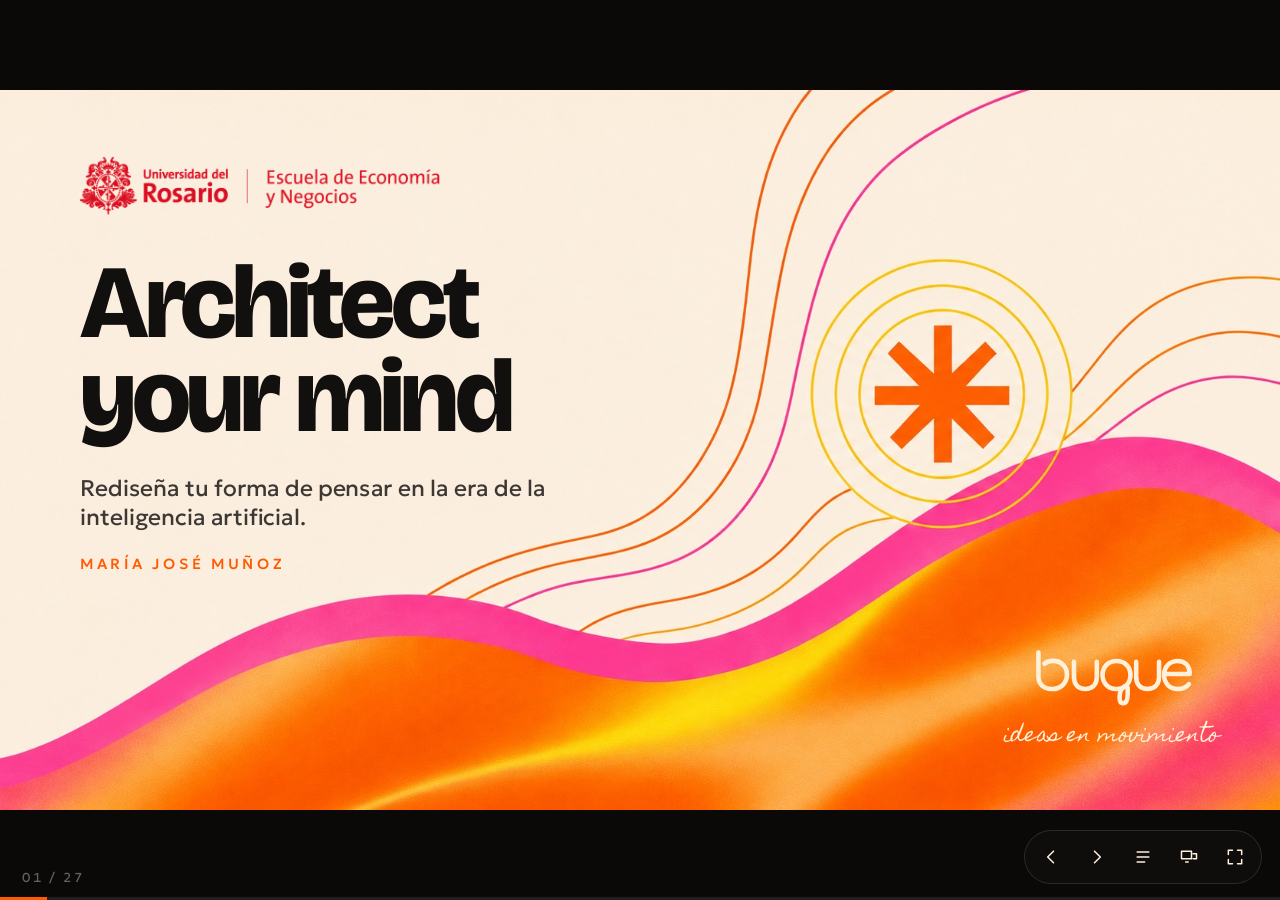
==== commit 80b788ca: "Muros heredados, can do / will do y logo del Rosario Dos diapositivas nuevas en el bloque de mentali" ====
--- a/ignite-build/index.html
+++ b/ignite-build/index.html
@@ -18,6 +18,7 @@
      ====================================================== -->
 <section class="slide light tpl-wave" id="s01" data-title="Portada">
   <img class="wave-bg fade" src="img/portada-ondas.jpg" alt="" style="--d:0">
+  <img class="logo-ur rv" style="--d:.2" src="img/logo-urosario.png" alt="Universidad del Rosario — Escuela de Economía y Negocios">
   <div class="cover-title">
     <h1 class="cover-h rv" style="--d:.5">Architect<br>your mind</h1>
     <p class="cover-lede rv" style="--d:1">Rediseña tu forma de pensar en la era de la inteligencia artificial.</p>
@@ -156,6 +157,35 @@
     <p>“Cuando lo miras de cerca, el muro no está hecho de ladrillos. Está hecho de frases.”</p>
     <p>“Ojo: no todos los obstáculos son imaginarios. Falta de tiempo, de dinero o de acceso son restricciones reales. Pero sí podemos revisar las conclusiones que sacamos de ellos.”</p>
     <p><b>Frase clave:</b> “A veces llamamos realidad a una conclusión que nunca hemos puesto a prueba.”</p>
+    <p><b>Puente:</b> “¿Y de dónde salieron esas frases?”</p>
+  </aside>
+</section>
+
+<!-- ======================================================
+     07B — LOS MUROS HEREDADOS
+     ====================================================== -->
+<section class="slide light" id="s07b" data-title="Los muros heredados">
+  <p class="lbl hr-lbl rv" style="--d:.1">¿DE DÓNDE VIENEN TUS MUROS?</p>
+  <h2 class="hr-h rv" style="--d:.3">Muchos no los construiste tú.</h2>
+  <div class="hr-cols">
+    <div class="hr-col" data-step="1" data-dim-after="4"><b class="brick">“Estudia algo que dé plata.”</b><p class="lbl">Casa</p><p class="hr-who">papás, familia</p></div>
+    <div class="hr-col" data-step="2" data-dim-after="4"><b class="brick">“Aquí las cosas siempre se han hecho así.”</b><p class="lbl">Trabajo</p><p class="hr-who">jefes, cultura de empresa</p></div>
+    <div class="hr-col" data-step="3" data-dim-after="4"><b class="brick">“Equivocarse es perder puntos.”</b><p class="lbl">Escuela</p><p class="hr-who">profes, notas</p></div>
+    <div class="hr-col" data-step="4" data-dim-after="4"><b class="brick">“¿Y tú quién te crees?”</b><p class="lbl">Entorno</p><p class="hr-who">amigos, comunidad, redes</p></div>
+  </div>
+  <div class="hr-end" data-step="5">
+    <p class="rv">Muchos de tus límites no los elegiste. Los heredaste.</p>
+    <p class="rv or" style="--d:.6">Y lo que heredaste, también lo puedes revisar.</p>
+  </div>
+  <aside class="notes" data-time="3:00">
+    <p>“Esas frases del muro no salieron de la nada. Muchas las aprendimos antes de poder cuestionarlas.”</p>
+    <p><b>[Clic] Casa.</b> “En la casa: ‘estudia algo que dé plata’, ‘no te arriesgues’, ‘eso es muy difícil’. Casi siempre nos lo dijeron para protegernos, no para frenarnos.”</p>
+    <p><b>[Clic] Trabajo.</b> “En el trabajo: un jefe que dice ‘aquí las cosas siempre se han hecho así’, o una cultura donde proponer algo nuevo es arriesgarse a quedar mal.”</p>
+    <p><b>[Clic] Escuela.</b> “En el colegio y la universidad aprendimos que equivocarse resta puntos. Construir es exactamente lo contrario: es equivocarse rápido y barato.”</p>
+    <p><b>[Clic] Entorno.</b> “Y el entorno: los amigos, la comunidad, las redes. ‘¿Y tú quién te crees?’, ‘eso no es para gente como nosotros’.”</p>
+    <p><b>[Clic]</b> — Lee las dos frases. “No se trata de culpar a nuestros papás ni a nuestros jefes. Ellos también heredaron sus muros. Se trata de darnos cuenta de que una frase que escuchamos muchas veces no se vuelve verdad por repetirse.”</p>
+    <p>[TU HISTORIA] Una frase que te dijeron en casa o en un trabajo, y qué hiciste con ella.</p>
+    <p><b>Puente:</b> “Para revisarlas, empecemos por una herramienta muy simple.”</p>
   </aside>
 </section>
 
@@ -205,6 +235,44 @@
 </section>
 
 <!-- ======================================================
+     09B — CAN DO / WILL DO
+     ====================================================== -->
+<section class="slide light" id="s09b" data-title="Can do / Will do">
+  <div class="cw-left">
+    <p class="lbl rv" style="--d:.1">DOS PREGUNTAS DISTINTAS</p>
+    <h2 class="cw-h rv" style="--d:.3">Can do<span>/</span><em>Will do</em></h2>
+    <div class="cw-def" data-step="1">
+      <p class="lbl rv">CAN DO · ¿Sé hacerlo?</p>
+      <p class="cw-t rv" style="--d:.2">Conocimiento, habilidades, herramientas. <b>Se aprende.</b></p>
+    </div>
+    <div class="cw-def" data-step="2">
+      <p class="lbl or rv">WILL DO · ¿Voy a hacerlo?</p>
+      <p class="cw-t rv" style="--d:.2">Decisión, constancia, permiso para equivocarte. <b class="or">Se decide.</b></p>
+    </div>
+  </div>
+  <div class="cw-matrix" data-step="3" data-at="4">
+    <div class="cw-grid fade">
+      <div class="q q-tl"><p class="q-n">Aprendes</p><p class="q-s">Quieres, todavía no sabes.</p><p class="q-k">“No sé hacerlo todavía.”</p></div>
+      <div class="q q-tr"><p class="q-n">Construyes</p><p class="q-s">Quieres y sabes.</p></div>
+      <div class="q q-bl"><p class="q-n">Muro</p><p class="q-s">No sabes y no quieres.</p></div>
+      <div class="q q-br"><p class="q-n">Potencial dormido</p><p class="q-s">Sabes, pero no lo usas.</p></div>
+    </div>
+    <p class="ax ax-y lbl">WILL DO →</p>
+    <p class="ax ax-x lbl">CAN DO →</p>
+    <svg class="cw-arrow" viewBox="0 0 400 60" aria-hidden="true"><path class="draw" data-step="4" pathLength="1" d="M10 30 H380 M362 14 L384 30 L362 46"/></svg>
+  </div>
+  <aside class="notes" data-time="3:00">
+    <p>“Vuelve a la frase que escribiste. Te propongo hacerle una pregunta: ¿es un tema de can do o de will do?”</p>
+    <p><b>[Clic] Can do.</b> “Can do es si sabes hacerlo: conocimiento, habilidades, herramientas. Eso se aprende. Y hoy se aprende más rápido que nunca.”</p>
+    <p><b>[Clic] Will do.</b> “Will do es si vas a hacerlo: la decisión, la constancia, darte permiso de equivocarte. Eso no se aprende en un curso. Se decide.”</p>
+    <p><b>[Clic]</b> — la matriz. “Cuando cruzas las dos aparecen cuatro lugares.” Recórrelos rápido: muro, potencial dormido, construyes.</p>
+    <p><b>[Clic]</b> — se enciende «Aprendes». “Y este es el que más me importa. Quieres, pero todavía no sabes. Ese no es un lugar de fracaso: es donde empieza todo. Es el ‘no sé hacerlo todavía’.”</p>
+    <p>“Muchas veces decimos ‘no sé’ cuando en realidad es ‘no me atrevo’. Si es can do, se resuelve aprendiendo. Si es will do, nadie lo puede resolver por ti.”</p>
+    <p><b>Puente:</b> “Y para eso tengo una palabra.”</p>
+  </aside>
+</section>
+
+<!-- ======================================================
      10 — IGNITE
      ====================================================== -->
 <section class="slide dark" id="s10" data-title="Ignite">
@@ -216,7 +284,7 @@
   </div>
   <aside class="notes" data-time="1:30">
     <p>Deja que las líneas se enciendan. Silencio de 3 s.</p>
-    <p>“Esta es la primera mitad del nombre de la charla.”</p>
+    <p>“IGNITE: encender. Es la primera de las dos palabras que quiero que te lleves hoy.”</p>
     <p><b>[Clic]</b> — “Y quiero ser muy clara con lo que NO es: no es pensamiento positivo. No es decir que todo es posible si lo deseas mucho. Hay cosas difíciles, y está bien reconocerlo.”</p>
     <p>“Es algo más pequeño y más poderoso: dejar de asumir que no puedes aprender.”</p>
   </aside>
@@ -437,7 +505,7 @@
     <p class="rv" style="--d:1">Necesitas construir algo que te permita aprender.</p>
   </div>
   <aside class="notes" data-time="3:00">
-    <p>“Y esta es la segunda mitad del nombre: BUILD.”</p>
+    <p>“Y esta es la segunda palabra: BUILD.”</p>
     <p><b>[Clic] Idea.</b> “Empiezas con un boceto.”</p>
     <p><b>[Clic] Supuesto.</b> “Lo conviertes en algo que crees que es verdad y se puede comprobar.”</p>
     <p><b>[Clic] Prueba.</b> “Diseñas la prueba más pequeña posible.”</p>
@@ -494,6 +562,7 @@
      ====================================================== -->
 <section class="slide light tpl-wave" id="s22" data-title="Cierre">
   <img class="wave-bg fade" src="img/portada-ondas.jpg" alt="" style="--d:0">
+  <img class="logo-ur rv" style="--d:.2" src="img/logo-urosario.png" alt="Universidad del Rosario — Escuela de Economía y Negocios">
   <div class="end-txt">
     <p class="end-a rv" style="--d:.6">Tu siguiente versión no se descubre.</p>
     <p class="end-b rv" style="--d:1.4">Se construye.</p>
--- a/ignite-build/deck.css
+++ b/ignite-build/deck.css
@@ -159,6 +159,7 @@
 .cover-h{font-family:var(--display);font-weight:800;font-size:156px;line-height:.9;letter-spacing:-.04em;color:var(--carbon)}
 .cover-lede{font-size:34px;font-weight:400;line-height:1.3;color:var(--ink);margin-top:44px;max-width:760px}
 .cover-name{font-size:22px;font-weight:500;letter-spacing:.24em;text-transform:uppercase;color:var(--naranja);margin-top:34px}
+.logo-ur{position:absolute;left:65px;top:38px;width:640px;height:auto}
 .wave-brand{position:absolute;right:130px;bottom:78px;display:flex;flex-direction:column;align-items:flex-end;gap:10px}
 .wave-brand img{width:240px;height:auto}
 .wave-brand span{font-family:var(--mano);font-size:30px;color:var(--crema);margin-right:-40px}
@@ -470,10 +471,60 @@
 /* =========================================================
    22 — CIERRE
    ========================================================= */
-.end-txt{position:absolute;left:var(--m);top:200px;width:1080px}
+.end-txt{position:absolute;left:var(--m);top:270px;width:1080px}
 .end-a{font-family:var(--display);font-weight:700;font-size:56px;letter-spacing:-.025em;color:var(--ink)}
 .end-b{font-family:var(--display);font-weight:800;font-size:160px;letter-spacing:-.05em;line-height:.9;margin-top:18px;color:var(--carbon)}
 .end-q{font-size:34px;font-weight:500;color:var(--naranja);margin-top:44px;letter-spacing:.01em}
+
+/* =========================================================
+   07B — MUROS HEREDADOS
+   ========================================================= */
+.hr-lbl{position:absolute;left:var(--m);top:110px}
+.hr-h{position:absolute;left:var(--m);top:160px;font-size:96px;letter-spacing:-.035em}
+.hr-cols{position:absolute;left:var(--m);right:var(--m);top:380px;height:380px;display:grid;grid-template-columns:repeat(4,1fr);gap:28px;align-items:end}
+.hr-col{display:flex;flex-direction:column;gap:14px;transition:opacity .8s var(--ease)}
+.hr-col .brick{
+  display:flex;align-items:center;min-height:190px;padding:28px 30px;margin-bottom:0;
+  font-family:var(--display);font-weight:700;font-size:40px;line-height:1.08;letter-spacing:-.02em;
+  background:var(--f1);border:2px solid var(--carbon);box-shadow:10px 10px 0 var(--f3);
+  opacity:0;transform:translateY(-70px);transition:opacity .5s var(--ease),transform .8s cubic-bezier(.3,1.4,.5,1)
+}
+.hr-col .lbl{opacity:0;transition:opacity .6s var(--ease) .3s;color:var(--naranja);border-top:3px solid var(--carbon);padding-top:22px;margin-top:-14px}
+.hr-who{font-size:24px;color:var(--mute);opacity:0;transition:opacity .6s var(--ease) .4s}
+.hr-col.on .brick{opacity:1;transform:none}
+.hr-col.on .lbl,.hr-col.on .hr-who{opacity:1}
+.hr-col.dim{opacity:.35}
+.hr-end{position:absolute;left:var(--m);right:var(--m);bottom:110px;font-family:var(--display);font-weight:800;font-size:56px;letter-spacing:-.025em;line-height:1.1}
+
+/* =========================================================
+   09B — CAN DO / WILL DO
+   ========================================================= */
+.cw-left{position:absolute;left:var(--m);top:130px;width:760px}
+.cw-h{font-size:150px;letter-spacing:-.045em;line-height:.9;margin:24px 0 70px}
+.cw-h span{display:inline-block;margin:0 .12em;color:var(--mute);font-weight:300}
+.cw-h em{font-style:normal;color:var(--naranja);display:block}
+.cw-def{margin-bottom:46px}
+.cw-def .lbl{margin-bottom:12px;color:var(--carbon)}
+.cw-def .lbl.or{color:var(--naranja)}
+.cw-t{font-size:34px;line-height:1.3;color:var(--ink)}
+.cw-t b{font-weight:600;color:var(--carbon)}
+.cw-t b.or{color:var(--naranja)}
+.cw-matrix{position:absolute;left:1000px;top:150px;width:800px;height:760px}
+.cw-matrix:not(.on){visibility:hidden}
+.cw-grid{position:absolute;inset:0 0 0 60px;display:grid;grid-template-columns:1fr 1fr;grid-template-rows:1fr 1fr;border-left:2px solid var(--carbon);border-bottom:2px solid var(--carbon)}
+.q{padding:34px 32px;border:1px dashed var(--ink2);display:flex;flex-direction:column;gap:10px;transition:background .8s var(--ease),color .8s var(--ease),opacity .8s var(--ease)}
+.q-n{font-family:var(--display);font-weight:800;font-size:46px;letter-spacing:-.03em;line-height:1}
+.q-s{font-size:24px;color:var(--mute);transition:color .8s var(--ease)}
+.q-k{margin-top:auto;font-family:var(--display);font-weight:700;font-size:32px;opacity:0;transition:opacity .8s var(--ease) .3s}
+.q-tr{background:var(--f1)}
+.cw-matrix.at .q:not(.q-tl){opacity:.45}
+.cw-matrix.at .q-tl{background:var(--naranja);color:var(--crema);border-color:var(--naranja)}
+.cw-matrix.at .q-tl .q-s{color:rgba(255,240,218,.85)}
+.cw-matrix.at .q-tl .q-k{opacity:1}
+.ax{position:absolute;margin:0}
+.ax-x{left:60px;bottom:-50px}
+.ax-y{left:-8px;bottom:0;transform:rotate(-90deg);transform-origin:0 0;white-space:nowrap;top:auto}
+.cw-arrow{position:absolute;left:290px;top:150px;width:220px;height:40px;fill:none;stroke:var(--carbon);stroke-width:4;stroke-linecap:round;stroke-linejoin:round}
 
 /* =========================================================
    CHROME
